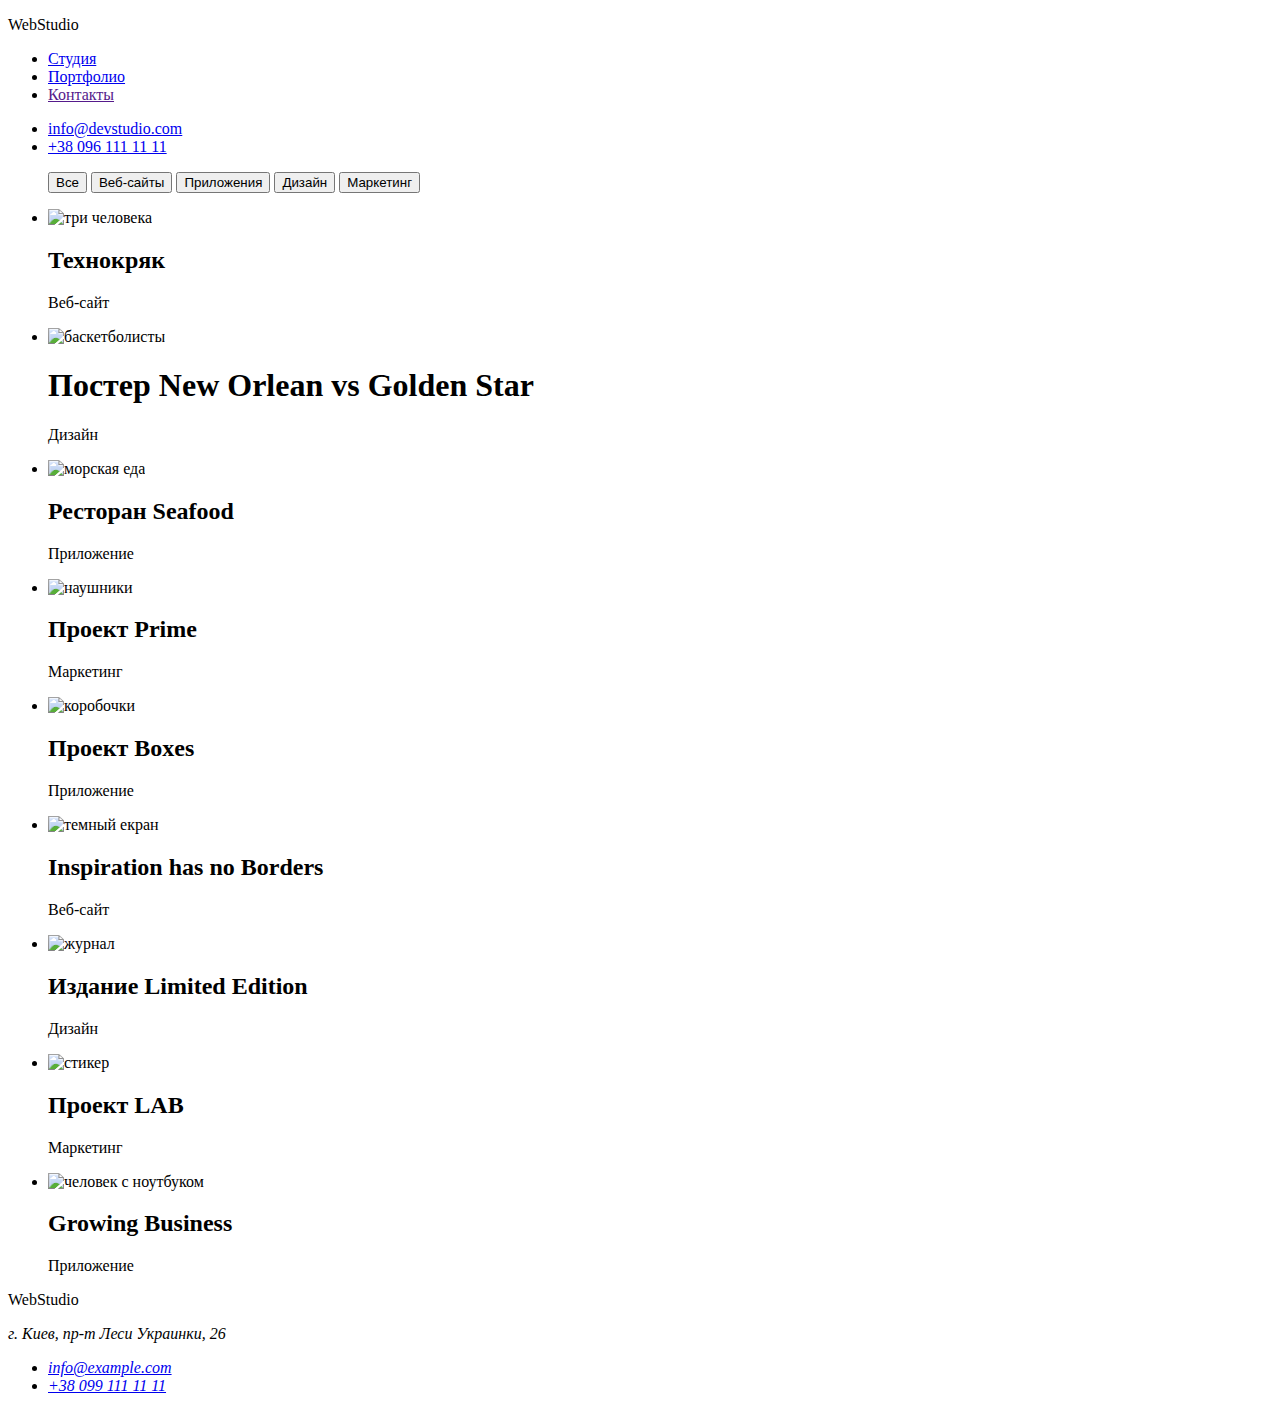
==== portfolio.html @ 2512ddec "hw04" ====
<!DOCTYPE html>
<html lang="en">
<head>
    <meta charset="UTF-8">
    <meta http-equiv="X-UA-Compatible" content="IE=edge">
    <meta name="viewport" content="width=
    , initial-scale=1.0">
    <title>Document</title>

<link href="https://fonts.googleapis.com/css2?family=Raleway:wght@700&family=Roboto:wght@400;500;700;900&display=swap" rel="stylesheet">
    <link rel="stylesheet" href="./css/porf.styles.css">
    <link rel="stylesheet" href="/index.html">
</head>


<body class="body">
  
    <header class="header">
      <div class="header-container"> 
       
        <p class="header-logo"> Web<span class="logo-part-two">Studio</span> </p>
 
        <ul class="navigation">
            <li><a href="./index.html" class="link-studio">Студия</a> </li>
            <li><a href="/portfolio.html" class="link-portfolio">Портфолио</a> </li>
            <li><a href="" class="link-contact">Контакты</a> </li>
        </ul>
 
        <ul class="nav-contacts">
            <li>
                <a class="contacts-mail" href=" mailto:info@devstudio.com">info@devstudio.com</a> 
            </li>
            <li>
                <a class="contacts-tel" href="tel:+380961111111">+38 096 111 11 11</a> 
            </li>
                 
      </ul>
     
 
     </header>    
     </div>
     
<main>
   
<section class="main"> 
  <div class="container-button" > 
    <ul class="button">
        
        <button class="button-main" >
        <a><span class="all"> Все </span> </a> </button>
        <button class="button-box"><a > <span   class="web-page">Веб-сайты</span > </a> </button>
        <button class="button-box"> <a > <span   class="apps">Приложения</span > </a> </button>
        <button class="button-box" ><a > <span   class="design">Дизайн</span > </a> </button> 
        <button class="button-box"><a > <span   class="marketing">Маркетинг</span > </a> </button> 
        
    </ul>

    <ul class="container-item">
            <li class="box">
                <img src="img.portfolio/img.jpg" alt="три человека">
                <div class="text-in-box">
                <h2 class="text">Технокряк</h1>
                <p class="paragraph">Веб-сайт</p>
                </div>
            </li>
            <li class="box">
                <img src="img.portfolio/imgone.jpg" alt="баскетболисты">
                <div class="text-in-box">
                <h1 class="text">Постер New Orlean vs Golden Star</h1>
                <p class="paragraph">Дизайн</p>
                </div>
            </li>
            <li class="box">
                <img src="img.portfolio/imgtwo.jpg" alt="морская еда">
                <div class="text-in-box">
                <h2 class="text">Ресторан Seafood</h1>
                <p class="paragraph">Приложение</p>
                </div>
            </li>
            <li class="box">
                <img src="img.portfolio/imgthree.jpg" alt="наушники">
                <div class="text-in-box">
                <h2 class="text">Проект Prime</h1>
                <p class="paragraph">Маркетинг</p>
                </div>
            </li>
            <li class="box">
                <img src="img.portfolio/imgfour.jpg" alt="коробочки">
                <div class="text-in-box">
                <h2 class="text">Проект Boxes</h1>
                <p class="paragraph">Приложение</p>
                </div>
            </li>
            <li class="box">
                <img src="img.portfolio/imgfive.jpg" alt="темный екран">
                <div class="text-in-box">
                <h2 class="text">Inspiration has no Borders</h1>
                <p class="paragraph">Веб-сайт</p>
                </div>
            </li>
            <li class="box"> 
                <img src="img.portfolio/imgsix.jpg" alt="журнал">
                <div class="text-in-box">
                <h2 class="text">Издание Limited Edition</h1>
                <p class="paragraph">Дизайн</p>
                </div>
            </li>
            <li class="box">
                <img src="img.portfolio/imgseven.jpg" alt="стикер">
                <div class="text-in-box">
                <h2 class="text">Проект LAB</h1>
                <p class="paragraph">Маркетинг</p>
                </div>
            </li>
            <li class="box">
                <img src="img.portfolio/imgeight.jpg" alt="человек с ноутбуком">
                <div class="text-in-box">
                <h2 class="text">Growing Business</h1>
                <p class="paragraph">Приложение</p>
                </div>
            </li>
    </ul>
</section>
</div>
</main>
<footer class="footer-bg">
   <div class="container">
         <p class="footer-logo">Web<span class="footer-logo-studio" >Studio</span> </p>
   
   <address class="adress"> 
       <p class="street" >г. Киев, пр-т Леси Украинки, 26 </p> 

    <ul class="contacts">
           <li class="footer-item">
               <a class="footer-email" href="mailto:info@example.com">info@example.com</a></li>
           <li class="footer-item">   
               <a class="footer-tel"  href="tel:+380991111111">+38 099 111 11 11</a></li>
           
       </ul>
</address>
</div>
</footer>
</body>
</html>
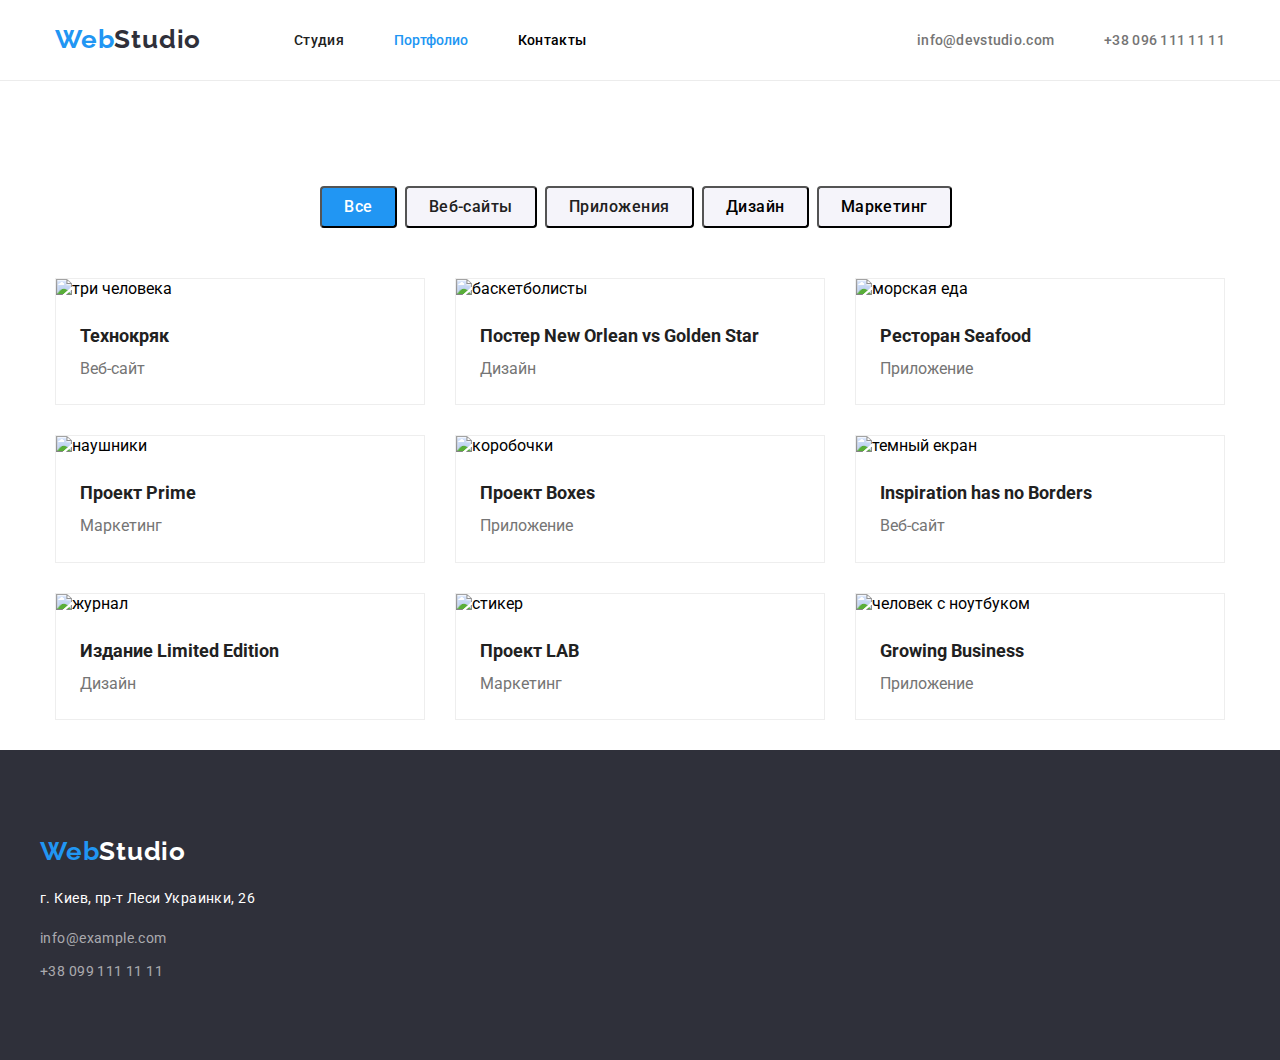
==== commit 2a0080e2: "corrected" ====
--- a/portfolio.html
+++ b/portfolio.html
@@ -8,7 +8,7 @@
     <title>Document</title>
 
 <link href="https://fonts.googleapis.com/css2?family=Raleway:wght@700&family=Roboto:wght@400;500;700;900&display=swap" rel="stylesheet">
-    <link rel="stylesheet" href="./css/porf.styles.css">
+    <link rel="stylesheet" href="./css/portf.styles.css">
     <link rel="stylesheet" href="/index.html">
 </head>
 
--- a/css/portf.styles.css
+++ b/css/portf.styles.css
@@ -0,0 +1,438 @@
+:root {
+ 
+    --primery-text-color: #757575;
+    --titel-text-color: #212121;
+    --accent-color: #2196F3;
+    --primary-white-color: #fff;
+    --background-color: #2F303A;
+
+}
+
+ 
+ ul{
+list-style: none;
+ }
+ a{
+    text-decoration: none;
+}
+
+.body{
+font-family: Roboto, sans-serif;
+margin: 0;
+    
+}
+.header{
+display: flex;
+background-color: #ffffff;
+font-family: Roboto;
+border-bottom: 1px solid #ECECEC;
+}
+.header-container{
+
+    display: flex;
+    align-items: center;
+    padding-left: 15px;
+    padding-right: 15px;
+    margin-left: auto;
+    margin-right: auto;  
+   
+}
+
+.container{
+width: 1200px;
+padding: 0px 15px;
+margin: 0 auto;
+      
+}
+
+
+.header-logo{
+    color: var(--accent-color);
+   
+    font-family: Raleway;
+    font-style: normal;
+    font-weight: 700;
+    font-size: 26px;
+    line-height: 1.19;  
+    letter-spacing: 0.03em;
+    padding-top: 24px;
+    padding-bottom: 25px;
+    margin: 0;
+
+}
+.logo-part-two{
+    color: #2F303A;
+    font-family: Raleway;
+    font-style: normal;
+    font-weight: 700;
+    font-size: 26px;
+    line-height: 1.19;  
+    letter-spacing: 0.03em;
+}
+.navigation{
+    display: flex;
+    margin-left: 93px;
+    padding-left: 0;
+}
+
+.nav-contacts{
+    display: flex;
+    margin-left: 331px;
+    padding: 0;
+   
+}
+.link-studio{
+   color: var(--titel-text-color);
+   font-family: Roboto;
+   font-style: normal;
+   font-weight: 500;
+   font-size: 14px;
+   line-height: 1.14;
+   letter-spacing: 0.02em;
+
+   margin-right: 50px;
+   
+}
+.link-studio:hover,
+.link-studio:focus{
+color: var(--accent-color);
+}
+.link-portfolio{
+   color: var(--accent-color);
+   font-family: Roboto;
+   font-weight: 500;
+   font-size: 14px;
+   line-height: 1.14;
+  
+   margin-right: 50px;
+}
+
+.link-portfolio:hover,
+.link-portfolio:focus
+{
+   color: var(--accent-color);
+}
+
+.link-contact{
+   color: var(--titel-text-color)
+   font-family: Roboto;
+   font-style: normal;
+   font-weight: 500;
+   font-size: 14px;
+   line-height: 1.14;
+   letter-spacing: 0.02em;
+  
+}
+
+
+.link-contact:hover,
+.link-contact:focus{
+   color: var(--accent-color);
+}
+.nav-contacts{
+
+display: flex;
+margin-left: 331px;
+padding: 0;
+}
+
+.contacts-mail{
+   color: var(--primery-text-color);
+  
+   font-family: Roboto;
+   font-style: normal;
+   font-weight: 500;
+   font-size: 14px;
+   line-height: 1.14;
+   letter-spacing: 0.02em;
+
+   
+padding-right: 50px;
+   
+}
+.contacts-mail:hover,
+.contacts-mail:focus {
+color:var(--accent-color);
+font-family: Roboto;
+font-style: 400;
+font-weight: 500;
+font-size: 14px;
+line-height: 1.14;
+letter-spacing: 0.02em;
+}
+.contacts-tel{
+   color: var(--primery-text-color);
+   font-family: Roboto;
+   font-style: normal;
+   font-weight: 500;
+   font-size: 14px;
+   line-height: 1.14;
+   letter-spacing: 0.02em;
+
+   
+}
+.contacts-tel:hover,
+.contacts-tel:focus{
+   color:var(--accent-color);
+font-family: Roboto;
+font-style: normal;
+font-weight: 500;
+font-size: 14px;
+line-height: 16px;
+letter-spacing: 0.02em;
+}
+
+
+
+
+.main{
+align-items: center;
+padding-top: 89px;
+margin-right: auto;
+}
+
+.container-button{
+width: 1200px;
+padding-bottom: 50px;
+align-items: center;
+margin: auto;
+padding: 0 15px;
+box-sizing: border-box;
+}
+
+
+.button{
+display: flex;
+justify-content: center;
+padding: 0px;
+margin-bottom: 50px;
+
+}
+
+.button-main{
+background: #2196F3;
+border-radius: 4px;   
+padding: 6px 22px;
+margin-right: 8px;
+  
+}
+
+.all:hover,
+.all:focus{
+    color: #F5F4FA;
+    background: #2196F3;
+}
+.all{
+    
+color: var(--primary-white-color);
+background-color: #2196F3;
+font-family: Roboto;
+    
+font-weight: 500;
+font-size: 16px;
+line-height: 1.63;
+text-align: center;
+letter-spacing: 0.03em;
+}
+.button-box{
+background: #F5F4FA;
+border-radius: 4px;
+padding: 6px 22px;
+margin-right: 8px;
+
+}
+.web-page:hover,
+.web-page:focus{
+    color: #F5F4FA;
+    background: #2196F3;
+    
+  
+}
+.web-page{
+font-family: Roboto;
+font-style: normal;
+font-weight: 500;
+font-size: 16px;
+line-height: 1.63;
+text-align: center;
+letter-spacing: 0.03em;
+color: #212121;
+
+}
+
+.apps:hover,
+.apps:focus{
+    color: #F5F4FA;
+    background: #2196F3;
+}
+.apps{
+
+font-family: Roboto;
+font-style: normal;
+font-weight: 500;
+font-size: 16px;
+line-height: 1.63;
+text-align: center;
+letter-spacing: 0.03em;
+color: #212121;
+}
+
+.design:hover,
+.design:focus{
+    color: #F5F4FA;
+    background: #2196F3;
+}
+.design{
+font-family: Roboto;
+font-style: normal;
+font-weight: 500;
+font-size: 16px;
+line-height: 1.63;
+text-align: center;
+letter-spacing: 0.03em;
+    
+}
+
+.marketing:hover,
+.marketing:focus{
+    color: #F5F4FA;
+    background: #2196F3;
+}
+.marketing{
+font-family: Roboto;
+font-style: normal;
+font-weight: 500;
+font-size: 16px;
+line-height: 1.63;
+text-align: center;
+letter-spacing: 0.03em;
+      
+}
+
+
+.container-item{
+display: flex;
+flex-wrap: wrap;
+justify-content: center;
+margin: 0px;
+padding: 0px;
+
+}
+.box{
+background: #FFFFFF;
+border: 1px solid #EEEEEE;
+box-sizing: border-box;
+        
+margin-right: 30px;
+margin-bottom: 30px; 
+width: 370px; 
+}
+
+.box:nth-child(3n){
+margin-right: 0;
+}
+.text-in-box{
+padding-left: 24px;
+padding-top: 20px;
+padding-right: 24px;
+padding-bottom: 20px;
+
+}
+
+.text{
+color: var(--titel-text-color);
+font-family: Roboto;
+font-style: normal;
+font-weight: 700;
+font-size: 18px;
+line-height: 2;
+margin: 0;
+
+}
+.paragraph{
+color: var(--primery-text-color);
+font-family: Roboto;
+font-style: normal;
+font-weight: 400;
+font-size: 16px;
+line-height: 1.9;
+margin: 0;
+
+}
+
+
+.footer-bg{
+background-color: var( --background-color);
+padding-top: 60px;
+padding-bottom: 60px;  
+    
+}
+    
+.footer-logo{
+color: var(--accent-color);
+    
+font-family: Raleway;
+font-style: normal;
+font-weight: 700;
+font-size: 26px;
+line-height: 1.19;  
+letter-spacing: 0.03em;
+
+margin-bottom: 20px;
+}
+    
+.footer-logo-studio{
+        color: var(--primary-white-color);
+    
+        font-family: Raleway;
+        font-style: normal;
+        font-weight: 700;
+        font-size: 26px;
+        line-height: 1.19;
+        letter-spacing: 0.03em;
+    
+}
+    
+.adress{
+display: block;      
+}
+
+.street{
+color: var(--primary-white-color);
+font-family: Roboto;
+font-style: normal;
+font-weight: 400;
+font-size: 14px;
+line-height: 1.71;
+letter-spacing: 0.03em;
+margin-bottom: 9px;       
+}
+
+.footer-item{
+margin-bottom: 9px;
+}
+
+.contacts{
+padding: 0;
+}
+
+.footer-email{     
+color: rgba(255, 255, 255, 0.6);   
+font-family: Roboto;
+font-style: normal;
+font-weight: 400;
+font-size: 14px;
+line-height: 1.71;
+letter-spacing: 0.03em;
+padding-bottom: 9px;
+}
+    
+.footer-tel{
+color: rgba(255, 255, 255, 0.6);
+font-family: Roboto;
+font-style: normal;
+font-weight: 400;
+font-size: 14px;
+line-height: 1.71;
+letter-spacing: 0.03em;    
+}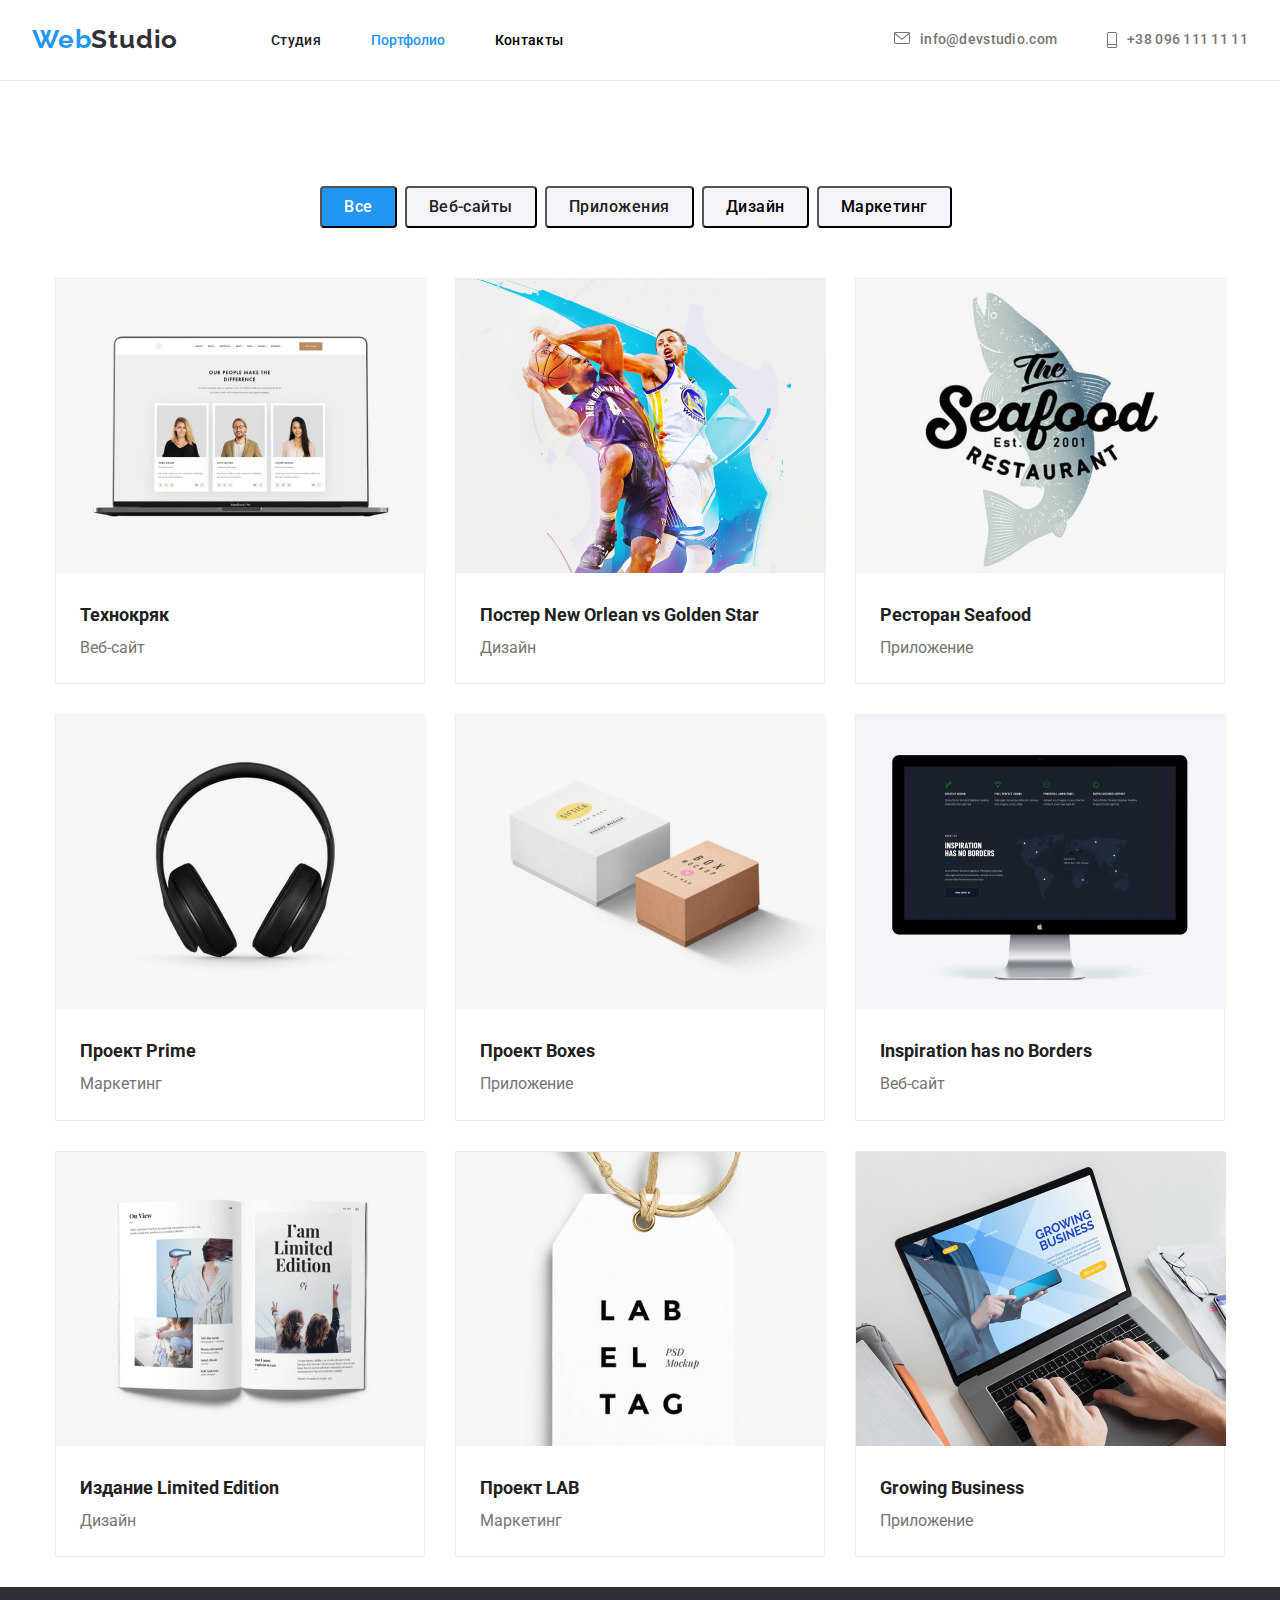
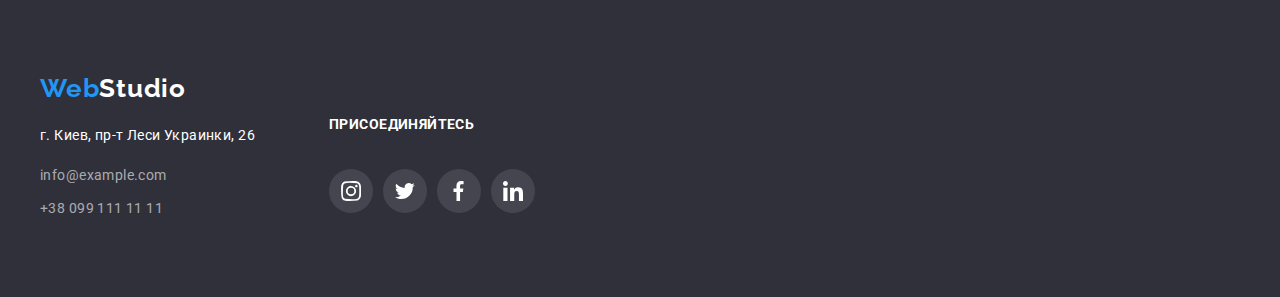
==== commit f2326fe7: "hw4 portfolio" ====
--- a/portfolio.html
+++ b/portfolio.html
@@ -27,12 +27,25 @@
         </ul>
  
         <ul class="nav-contacts">
-            <li>
-                <a class="contacts-mail" href=" mailto:info@devstudio.com">info@devstudio.com</a> 
-            </li>
-            <li>
+            <li class="nav-icon">
+               <svg class="letter">
+                   <use href="./img/symbol-hover.svg#icon-letter-hover">
+
+                   </use>
+               </svg>
+                <a class="contacts-mail" href=" mailto:info@devstudio.com">info@devstudio.com
+                 
+                </a> 
+            </li>
+            <li class="nav-icon">
+                <svg class="phone">
+                    <use href="./img/symbol-hover.svg#icon-phone-hover">
+
+                    </use>
+                </svg>
                 <a class="contacts-tel" href="tel:+380961111111">+38 096 111 11 11</a> 
-            </li>
+            </li>  
+      </ul>
                  
       </ul>
      
@@ -124,21 +137,65 @@
 </div>
 </main>
 <footer class="footer-bg">
-   <div class="container">
-         <p class="footer-logo">Web<span class="footer-logo-studio" >Studio</span> </p>
-   
-   <address class="adress"> 
-       <p class="street" >г. Киев, пр-т Леси Украинки, 26 </p> 
-
-    <ul class="contacts">
-           <li class="footer-item">
-               <a class="footer-email" href="mailto:info@example.com">info@example.com</a></li>
-           <li class="footer-item">   
-               <a class="footer-tel"  href="tel:+380991111111">+38 099 111 11 11</a></li>
-           
-       </ul>
-</address>
-</div>
+    <div class="container foot"> 
+        <div class="footer">
+    <p class="footer-logo">Web<span class="footer-logo-studio" >Studio</span> </p>
+ 
+    <address class="adress">   
+    <p class="street">г. Киев, пр-т Леси Украинки, 26 </p> 
+
+     <ul class="contacts">
+         <li class="footer-item" >
+            <a class="footer-email" href="mailto:info@example.com">info@example.com</a></li>
+         <li class="footer-item">   
+             <a class="footer-tel"  href="tel:+380991111111">+38 099 111 11 11</a></li>
+
+    </ul>
+    </address>
+</div> 
+    <div class=" container footer-box">
+        <h2 class="join"> ПРИСОЕДИНЯЙТЕСЬ </h2>
+        <ul class="footer-socialmedia">
+            <li class="social-item-footer" >
+                <a  class="" href="">
+                    <svg class="footer-icon instagram" >
+                        <use href="./img/symbol.svg#icon-instagram">
+
+                        </use>
+                    </svg>                      
+                </a>
+            </li>
+            <li class="social-item-footer" > 
+                <a class="" href="">
+                    <svg class="footer-icon twitter" >
+                        <use href="./img/symbol.svg#icon-twitter">
+
+                        </use>
+                    </svg> 
+                </a> 
+            </li>
+            <li class="social-item-footer"> 
+                <a class="footer-fb" href="">
+                    <svg class="footer-icon facebook" >
+                        <use href="./img/symbol.svg#icon-facebook">
+
+                        </use>
+                    </svg> 
+                </a>
+            </li>
+            <li class="social-item-footer">
+                <a class="" href="">
+                    <svg class="footer-icon linkedin" >
+                        <use href="./img/symbol.svg#icon-linkedin">
+
+                        </use>
+                    </svg> 
+                </a>
+            </li>
+        </ul>
+    </div>
+    </div>
 </footer>
+
 </body>
 </html>--- a/css/portf.styles.css
+++ b/css/portf.styles.css
@@ -135,7 +135,9 @@
 margin-left: 331px;
 padding: 0;
 }
-
+.nav-icon:hover{
+    color:var(--accent-color);
+   }
 .contacts-mail{
    color: var(--primery-text-color);
   
@@ -150,6 +152,21 @@
 padding-right: 50px;
    
 }
+.nav-icon{
+    display: flex;
+   }
+   
+   .letter{
+   width: 16px;
+   height: 12px;
+   padding: 0;
+   margin-right: 10px;
+   fill: #757575;
+   cursor: pointer;
+    }
+   .letter:hover{
+   fill: #2196F3;
+    }
 .contacts-mail:hover,
 .contacts-mail:focus {
 color:var(--accent-color);
@@ -168,9 +185,8 @@
    font-size: 14px;
    line-height: 1.14;
    letter-spacing: 0.02em;
-
-   
-}
+}
+
 .contacts-tel:hover,
 .contacts-tel:focus{
    color:var(--accent-color);
@@ -182,7 +198,17 @@
 letter-spacing: 0.02em;
 }
 
-
+.phone{
+width: 10px;
+height: 16px;
+padding: 0;
+margin-right: 10px;
+fill: #757575;
+cursor: pointer;
+}
+.phone:hover{
+fill: #2196F3;
+}
 
 
 .main{
@@ -367,7 +393,13 @@
 padding-bottom: 60px;  
     
 }
-    
+
+.footer{
+    display: inline-block;
+    margin-right: 70px;
+    align-items: center;
+    }
+
 .footer-logo{
 color: var(--accent-color);
     
@@ -380,6 +412,7 @@
 
 margin-bottom: 20px;
 }
+
     
 .footer-logo-studio{
         color: var(--primary-white-color);
@@ -415,7 +448,9 @@
 .contacts{
 padding: 0;
 }
-
+.footer-item{
+   margin-bottom: 9px;
+}
 .footer-email{     
 color: rgba(255, 255, 255, 0.6);   
 font-family: Roboto;
@@ -435,4 +470,103 @@
 font-size: 14px;
 line-height: 1.71;
 letter-spacing: 0.03em;    
-}+}
+ 
+.footer-socialmedia{
+    display: flex;
+    padding: 0;
+    align-items: center;
+    }
+    
+    .join{
+    color: var(--primary-white-color);
+    font-size: 14px;
+    line-height: 1.14;
+    letter-spacing: 0.03em;
+    margin: 0;
+    }
+    .footer-box{
+    display: inline-block;
+    width: 206px;
+    padding: 0px;
+    
+    }
+    .footer-icon{
+    fill: #fff;
+           
+    }
+    .footer-icon:hover,
+    .footer-icon:focus{
+        background-color: #2196F3;
+    }
+    
+    .footer-fb{
+    display: inline-block;
+    width: 44px;
+    height: 44px;
+    
+    }
+    .social-item-footer{
+    display: inline-block;
+    width: 44px;
+    height: 44px;
+    border-radius: 50%;
+    background-color: rgb(252, 251, 251, 10%);
+    margin-top: 20px;
+    margin-right: 10px;
+    }
+    .social-item-footer:hover{
+        background-color: #2196F3;
+        fill:#fff  
+     }
+     .instagram{
+        margin: 12px; 
+        width: 20px;
+        height: 20px;
+        fill: #fff;
+        
+        }
+        
+        .twitter{
+        margin: 12px; 
+        width: 20px;
+        height: 20px;
+        fill: #fff;
+        }
+      
+        .facebook{
+        margin: 12px; 
+        width: 20px;
+        height: 20px;
+        fill: #fff;
+        }
+       
+        .linkedin{
+        margin: 12px; 
+        width: 20px;
+        height: 20px;
+        fill: #fff;
+        }
+      
+    
+        .logo-box{
+            display: inline-flex;
+            align-items: center;
+            width: 170px;
+            height: 90px; 
+            border: 1px solid #AFB1B8;
+            box-sizing: border-box;
+            border-radius: 4px;
+            color: #AFB1B8;
+            background-color: #fff; 
+            margin-right: 30px;
+            
+            }
+            .logo-box:hover,
+.logo-box:focus{
+ border: 1px solid #2196F3;
+cursor: pointer;
+}
+.logo-box:last-child{
+margin-right: 0px;
+}
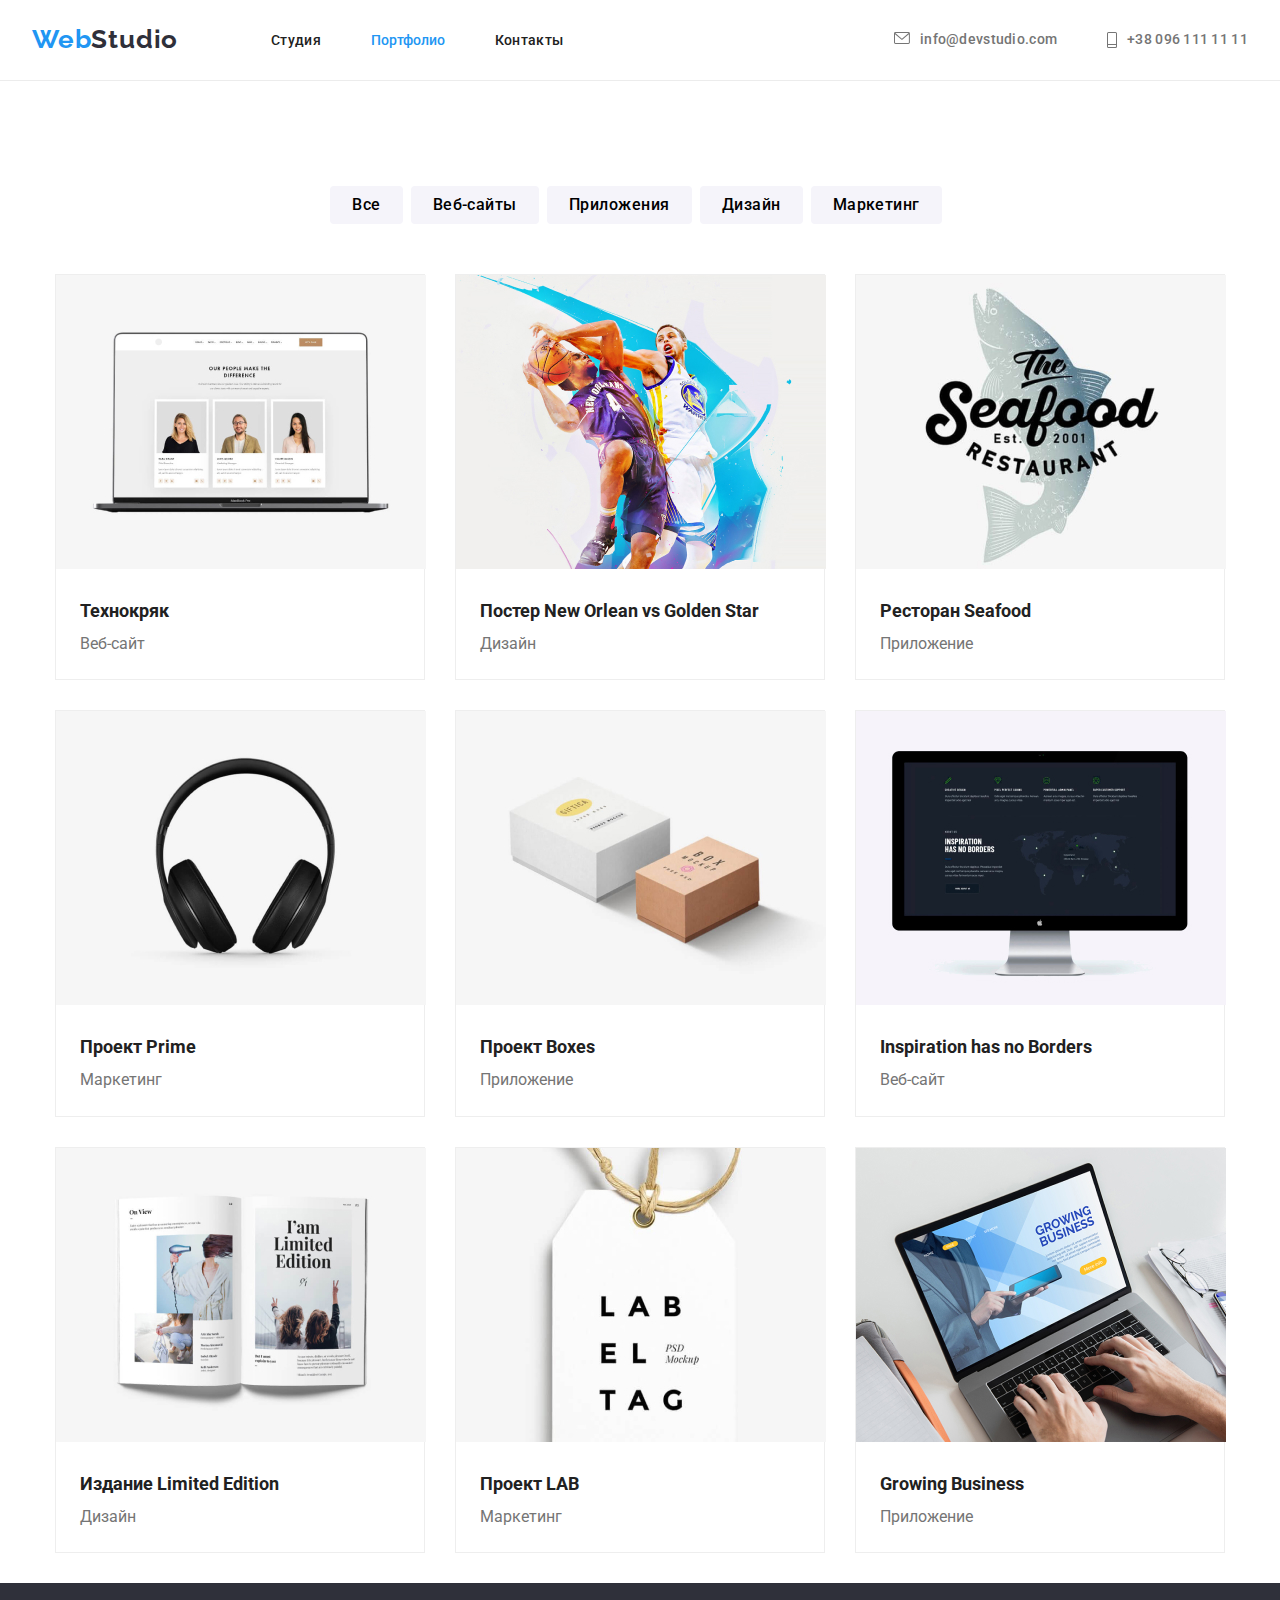
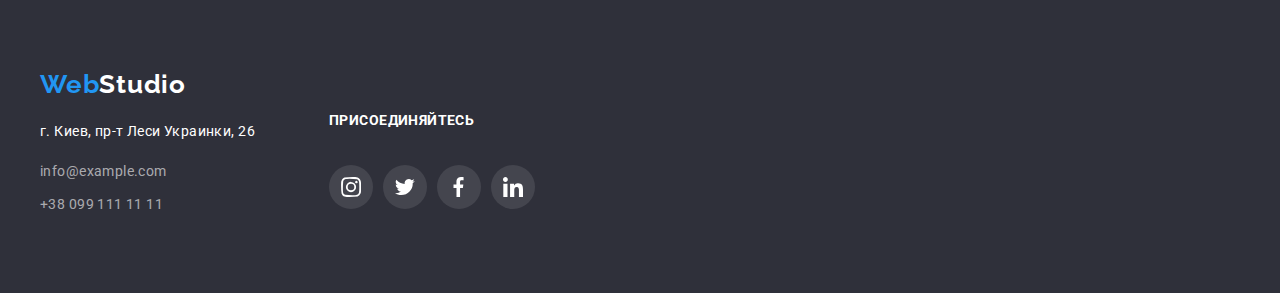
==== commit 0cfc0df3: "hover" ====
--- a/portfolio.html
+++ b/portfolio.html
@@ -59,7 +59,7 @@
   <div class="container-button" > 
     <ul class="button">
         
-        <button class="button-main" >
+        <button class="button-box" >
         <a><span class="all"> Все </span> </a> </button>
         <button class="button-box"><a > <span   class="web-page">Веб-сайты</span > </a> </button>
         <button class="button-box"> <a > <span   class="apps">Приложения</span > </a> </button>
@@ -157,7 +157,7 @@
         <h2 class="join"> ПРИСОЕДИНЯЙТЕСЬ </h2>
         <ul class="footer-socialmedia">
             <li class="social-item-footer" >
-                <a  class="" href="">
+                <a  class="footer-fb" href="">
                     <svg class="footer-icon instagram" >
                         <use href="./img/symbol.svg#icon-instagram">
 
@@ -166,7 +166,7 @@
                 </a>
             </li>
             <li class="social-item-footer" > 
-                <a class="" href="">
+                <a class="footer-fb" href="">
                     <svg class="footer-icon twitter" >
                         <use href="./img/symbol.svg#icon-twitter">
 
@@ -184,7 +184,7 @@
                 </a>
             </li>
             <li class="social-item-footer">
-                <a class="" href="">
+                <a class="footer-fb" href="">
                     <svg class="footer-icon linkedin" >
                         <use href="./img/symbol.svg#icon-linkedin">
 
--- a/css/portf.styles.css
+++ b/css/portf.styles.css
@@ -1,172 +1,168 @@
 :root {
  
-    --primery-text-color: #757575;
-    --titel-text-color: #212121;
-    --accent-color: #2196F3;
-    --primary-white-color: #fff;
-    --background-color: #2F303A;
+--primery-text-color: #757575;
+--titel-text-color: #212121;
+--accent-color: #2196F3;
+--primary-white-color: #fff;
+--background-color: #2F303A;
 
 }
 
  
- ul{
+ul{
 list-style: none;
- }
- a{
-    text-decoration: none;
+}
+a{
+text-decoration: none;
 }
 
 .body{
 font-family: Roboto, sans-serif;
-margin: 0;
-    
-}
+margin: 0;   
+}
+
 .header{
 display: flex;
 background-color: #ffffff;
 font-family: Roboto;
 border-bottom: 1px solid #ECECEC;
 }
+
 .header-container{
-
-    display: flex;
-    align-items: center;
-    padding-left: 15px;
-    padding-right: 15px;
-    margin-left: auto;
-    margin-right: auto;  
-   
+display: flex;
+align-items: center;
+padding-left: 15px;
+padding-right: 15px;
+margin-left: auto;
+margin-right: auto;    
 }
 
 .container{
 width: 1200px;
 padding: 0px 15px;
-margin: 0 auto;
-      
-}
-
+margin: 0 auto;      
+}
 
 .header-logo{
-    color: var(--accent-color);
-   
-    font-family: Raleway;
-    font-style: normal;
-    font-weight: 700;
-    font-size: 26px;
-    line-height: 1.19;  
-    letter-spacing: 0.03em;
-    padding-top: 24px;
-    padding-bottom: 25px;
-    margin: 0;
-
-}
+color: var(--accent-color);
+font-family: Raleway;
+font-style: normal;
+font-weight: 700;
+font-size: 26px;
+line-height: 1.19;  
+letter-spacing: 0.03em;
+padding-top: 24px;
+padding-bottom: 25px;
+margin: 0;
+}
+
 .logo-part-two{
-    color: #2F303A;
-    font-family: Raleway;
-    font-style: normal;
-    font-weight: 700;
-    font-size: 26px;
-    line-height: 1.19;  
-    letter-spacing: 0.03em;
-}
+color: #2F303A;
+font-family: Raleway;
+font-style: normal;
+font-weight: 700;
+font-size: 26px;
+line-height: 1.19;  
+letter-spacing: 0.03em;
+}
+
 .navigation{
-    display: flex;
-    margin-left: 93px;
-    padding-left: 0;
+display: flex;
+margin-left: 93px;
+padding-left: 0;
 }
 
 .nav-contacts{
-    display: flex;
-    margin-left: 331px;
-    padding: 0;
-   
-}
+display: flex;
+margin-left: 331px;
+padding: 0; 
+}
+
 .link-studio{
-   color: var(--titel-text-color);
-   font-family: Roboto;
-   font-style: normal;
-   font-weight: 500;
-   font-size: 14px;
-   line-height: 1.14;
-   letter-spacing: 0.02em;
-
-   margin-right: 50px;
-   
-}
+color: var(--titel-text-color);
+font-family: Roboto;
+font-style: normal;
+font-weight: 500;
+font-size: 14px;
+line-height: 1.14;
+letter-spacing: 0.02em;
+margin-right: 50px;  
+}
+
 .link-studio:hover,
 .link-studio:focus{
 color: var(--accent-color);
 }
+
 .link-portfolio{
-   color: var(--accent-color);
-   font-family: Roboto;
-   font-weight: 500;
-   font-size: 14px;
-   line-height: 1.14;
-  
-   margin-right: 50px;
+color: var(--accent-color);
+font-family: Roboto;
+font-weight: 500;
+font-size: 14px;
+line-height: 1.14; 
+margin-right: 50px;
 }
 
 .link-portfolio:hover,
-.link-portfolio:focus
-{
-   color: var(--accent-color);
+.link-portfolio:focus{
+color: var(--accent-color);
 }
 
 .link-contact{
-   color: var(--titel-text-color)
-   font-family: Roboto;
-   font-style: normal;
-   font-weight: 500;
-   font-size: 14px;
-   line-height: 1.14;
-   letter-spacing: 0.02em;
-  
-}
-
+color: var(--titel-text-color);
+font-family: Roboto;
+font-style: normal;
+font-weight: 500;
+font-size: 14px;
+line-height: 1.14;
+letter-spacing: 0.02em;
+}
 
 .link-contact:hover,
 .link-contact:focus{
-   color: var(--accent-color);
-}
+color: var(--accent-color);
+}
+
 .nav-contacts{
-
 display: flex;
 margin-left: 331px;
 padding: 0;
 }
-.nav-icon:hover{
-    color:var(--accent-color);
-   }
+
+.nav-icon:hover,
+.nav-icon:focus{
+color:var(--accent-color);
+}
+
 .contacts-mail{
-   color: var(--primery-text-color);
-  
-   font-family: Roboto;
-   font-style: normal;
-   font-weight: 500;
-   font-size: 14px;
-   line-height: 1.14;
-   letter-spacing: 0.02em;
-
+color: var(--primery-text-color);
+font-family: Roboto;
+font-style: normal;
+font-weight: 500;
+font-size: 14px;
+line-height: 1.14;
+letter-spacing: 0.02em;
+padding-right: 50px;
+}
+
+.nav-icon{
+display: flex;
+}
    
-padding-right: 50px;
-   
-}
-.nav-icon{
-    display: flex;
-   }
-   
-   .letter{
-   width: 16px;
-   height: 12px;
-   padding: 0;
-   margin-right: 10px;
-   fill: #757575;
-   cursor: pointer;
-    }
-   .letter:hover{
-   fill: #2196F3;
-    }
+.letter{
+width: 16px;
+height: 12px;
+padding: 0;
+margin-right: 10px;
+fill: #757575;
+cursor: pointer;
+}
+
+.letter:hover,
+.letter:focus{
+fill: #2196F3;
+}
+
 .contacts-mail:hover,
 .contacts-mail:focus {
 color:var(--accent-color);
@@ -177,19 +173,20 @@
 line-height: 1.14;
 letter-spacing: 0.02em;
 }
+
 .contacts-tel{
-   color: var(--primery-text-color);
-   font-family: Roboto;
-   font-style: normal;
-   font-weight: 500;
-   font-size: 14px;
-   line-height: 1.14;
-   letter-spacing: 0.02em;
+color: var(--primery-text-color);
+font-family: Roboto;
+font-style: normal;
+font-weight: 500;
+font-size: 14px;
+line-height: 1.14;
+letter-spacing: 0.02em;
 }
 
 .contacts-tel:hover,
 .contacts-tel:focus{
-   color:var(--accent-color);
+color:var(--accent-color);
 font-family: Roboto;
 font-style: normal;
 font-weight: 500;
@@ -206,7 +203,9 @@
 fill: #757575;
 cursor: pointer;
 }
-.phone:hover{
+
+.phone:hover,
+.phone:focus{
 fill: #2196F3;
 }
 
@@ -226,115 +225,35 @@
 box-sizing: border-box;
 }
 
-
 .button{
 display: flex;
 justify-content: center;
 padding: 0px;
 margin-bottom: 50px;
-
-}
-
-.button-main{
-background: #2196F3;
-border-radius: 4px;   
-padding: 6px 22px;
-margin-right: 8px;
-  
-}
-
-.all:hover,
-.all:focus{
-    color: #F5F4FA;
-    background: #2196F3;
-}
-.all{
-    
-color: var(--primary-white-color);
-background-color: #2196F3;
-font-family: Roboto;
-    
+}
+.button-box{
+    font-family: Roboto;   
 font-weight: 500;
 font-size: 16px;
 line-height: 1.63;
 text-align: center;
 letter-spacing: 0.03em;
 }
+.button-box:hover,
+.button-box:focus{
+color: #F5F4FA;
+background: #2196F3;
+cursor: pointer;
+}
+
+
 .button-box{
 background: #F5F4FA;
 border-radius: 4px;
 padding: 6px 22px;
 margin-right: 8px;
-
-}
-.web-page:hover,
-.web-page:focus{
-    color: #F5F4FA;
-    background: #2196F3;
-    
-  
-}
-.web-page{
-font-family: Roboto;
-font-style: normal;
-font-weight: 500;
-font-size: 16px;
-line-height: 1.63;
-text-align: center;
-letter-spacing: 0.03em;
-color: #212121;
-
-}
-
-.apps:hover,
-.apps:focus{
-    color: #F5F4FA;
-    background: #2196F3;
-}
-.apps{
-
-font-family: Roboto;
-font-style: normal;
-font-weight: 500;
-font-size: 16px;
-line-height: 1.63;
-text-align: center;
-letter-spacing: 0.03em;
-color: #212121;
-}
-
-.design:hover,
-.design:focus{
-    color: #F5F4FA;
-    background: #2196F3;
-}
-.design{
-font-family: Roboto;
-font-style: normal;
-font-weight: 500;
-font-size: 16px;
-line-height: 1.63;
-text-align: center;
-letter-spacing: 0.03em;
-    
-}
-
-.marketing:hover,
-.marketing:focus{
-    color: #F5F4FA;
-    background: #2196F3;
-}
-.marketing{
-font-family: Roboto;
-font-style: normal;
-font-weight: 500;
-font-size: 16px;
-line-height: 1.63;
-text-align: center;
-letter-spacing: 0.03em;
-      
-}
-
+border: none;
+}
 
 .container-item{
 display: flex;
@@ -342,27 +261,32 @@
 justify-content: center;
 margin: 0px;
 padding: 0px;
-
-}
+}
+
 .box{
 background: #FFFFFF;
 border: 1px solid #EEEEEE;
-box-sizing: border-box;
-        
+box-sizing: border-box;     
 margin-right: 30px;
 margin-bottom: 30px; 
 width: 370px; 
 }
+.box:hover,
+.box:focus{
+box-shadow: 0px 1px 1px rgba(0, 0, 0, 0.12),
+0px 4px 4px rgba(0, 0, 0, 0.06),
+1px 4px 6px rgba(0, 0, 0, 0.16);
+}
 
 .box:nth-child(3n){
 margin-right: 0;
 }
+
 .text-in-box{
 padding-left: 24px;
 padding-top: 20px;
 padding-right: 24px;
 padding-bottom: 20px;
-
 }
 
 .text{
@@ -373,8 +297,8 @@
 font-size: 18px;
 line-height: 2;
 margin: 0;
-
-}
+}
+
 .paragraph{
 color: var(--primery-text-color);
 font-family: Roboto;
@@ -383,47 +307,39 @@
 font-size: 16px;
 line-height: 1.9;
 margin: 0;
-
-}
-
+}
 
 .footer-bg{
 background-color: var( --background-color);
 padding-top: 60px;
-padding-bottom: 60px;  
-    
+padding-bottom: 60px;    
 }
 
 .footer{
-    display: inline-block;
-    margin-right: 70px;
-    align-items: center;
-    }
+display: inline-block;
+margin-right: 70px;
+align-items: center;
+}
 
 .footer-logo{
-color: var(--accent-color);
-    
+color: var(--accent-color);  
 font-family: Raleway;
 font-style: normal;
 font-weight: 700;
 font-size: 26px;
 line-height: 1.19;  
 letter-spacing: 0.03em;
-
 margin-bottom: 20px;
 }
-
-    
+   
 .footer-logo-studio{
-        color: var(--primary-white-color);
-    
-        font-family: Raleway;
-        font-style: normal;
-        font-weight: 700;
-        font-size: 26px;
-        line-height: 1.19;
-        letter-spacing: 0.03em;
-    
+color: var(--primary-white-color);
+font-family: Raleway;
+font-style: normal;
+font-weight: 700;
+font-size: 26px;
+line-height: 1.19;
+letter-spacing: 0.03em;   
 }
     
 .adress{
@@ -448,8 +364,9 @@
 .contacts{
 padding: 0;
 }
+
 .footer-item{
-   margin-bottom: 9px;
+margin-bottom: 9px;
 }
 .footer-email{     
 color: rgba(255, 255, 255, 0.6);   
@@ -473,98 +390,104 @@
 }
  
 .footer-socialmedia{
-    display: flex;
-    padding: 0;
-    align-items: center;
-    }
+display: flex;
+padding: 0;
+align-items: center;
+}
     
-    .join{
-    color: var(--primary-white-color);
-    font-size: 14px;
-    line-height: 1.14;
-    letter-spacing: 0.03em;
-    margin: 0;
-    }
-    .footer-box{
-    display: inline-block;
-    width: 206px;
-    padding: 0px;
+.join{
+color: var(--primary-white-color);
+font-size: 14px;
+line-height: 1.14;
+letter-spacing: 0.03em;
+margin: 0;
+}
+
+.footer-box{
+display: inline-block;
+width: 206px;
+padding: 0px;
+}
+
+.footer-icon{
+fill: #fff;
+}
+.footer-icon:hover,
+.footer-icon:focus{
+background-color: #2196F3;
+}
     
-    }
-    .footer-icon{
-    fill: #fff;
-           
-    }
-    .footer-icon:hover,
-    .footer-icon:focus{
-        background-color: #2196F3;
-    }
-    
-    .footer-fb{
-    display: inline-block;
-    width: 44px;
-    height: 44px;
-    
-    }
-    .social-item-footer{
-    display: inline-block;
-    width: 44px;
-    height: 44px;
-    border-radius: 50%;
-    background-color: rgb(252, 251, 251, 10%);
-    margin-top: 20px;
-    margin-right: 10px;
-    }
-    .social-item-footer:hover{
-        background-color: #2196F3;
-        fill:#fff  
-     }
-     .instagram{
-        margin: 12px; 
-        width: 20px;
-        height: 20px;
-        fill: #fff;
+.footer-fb{
+display: inline-block;
+width: 44px;
+height: 44px;
+}
+
+.footer-fb:hover,
+.footer-fb:focus{
+fill: #fff;
+background-color: #2196F3;
+border-radius: 50%;
+}
+
+.social-item-footer{
+display: inline-block;
+width: 44px;
+height: 44px;
+border-radius: 50%;
+background-color: rgb(252, 251, 251, 10%);
+margin-top: 20px;
+margin-right: 10px;
+}
+
+.social-item-footer:hover{
+background-color: #2196F3;
+fill:#fff  
+}
+.instagram{
+margin: 12px; 
+width: 20px;
+height: 20px;
+fill: #fff;
+}
         
-        }
-        
-        .twitter{
-        margin: 12px; 
-        width: 20px;
-        height: 20px;
-        fill: #fff;
-        }
+.twitter{
+margin: 12px; 
+width: 20px;
+height: 20px;
+fill: #fff;
+}
+
+.facebook{
+margin: 12px; 
+width: 20px;
+height: 20px;
+fill: #fff;
+}
+       
+.linkedin{
+margin: 12px; 
+width: 20px;
+height: 20px;
+fill: #fff;
+}
       
-        .facebook{
-        margin: 12px; 
-        width: 20px;
-        height: 20px;
-        fill: #fff;
-        }
-       
-        .linkedin{
-        margin: 12px; 
-        width: 20px;
-        height: 20px;
-        fill: #fff;
-        }
-      
-    
-        .logo-box{
-            display: inline-flex;
-            align-items: center;
-            width: 170px;
-            height: 90px; 
-            border: 1px solid #AFB1B8;
-            box-sizing: border-box;
-            border-radius: 4px;
-            color: #AFB1B8;
-            background-color: #fff; 
-            margin-right: 30px;
-            
-            }
-            .logo-box:hover,
+.logo-box{
+display: inline-flex;
+align-items: center;
+width: 170px;
+height: 90px; 
+border: 1px solid #AFB1B8;
+box-sizing: border-box;
+border-radius: 4px;
+color: #AFB1B8;
+background-color: #fff; 
+margin-right: 30px; 
+}
+
+.logo-box:hover,
 .logo-box:focus{
- border: 1px solid #2196F3;
+border: 1px solid #2196F3;
 cursor: pointer;
 }
 .logo-box:last-child{
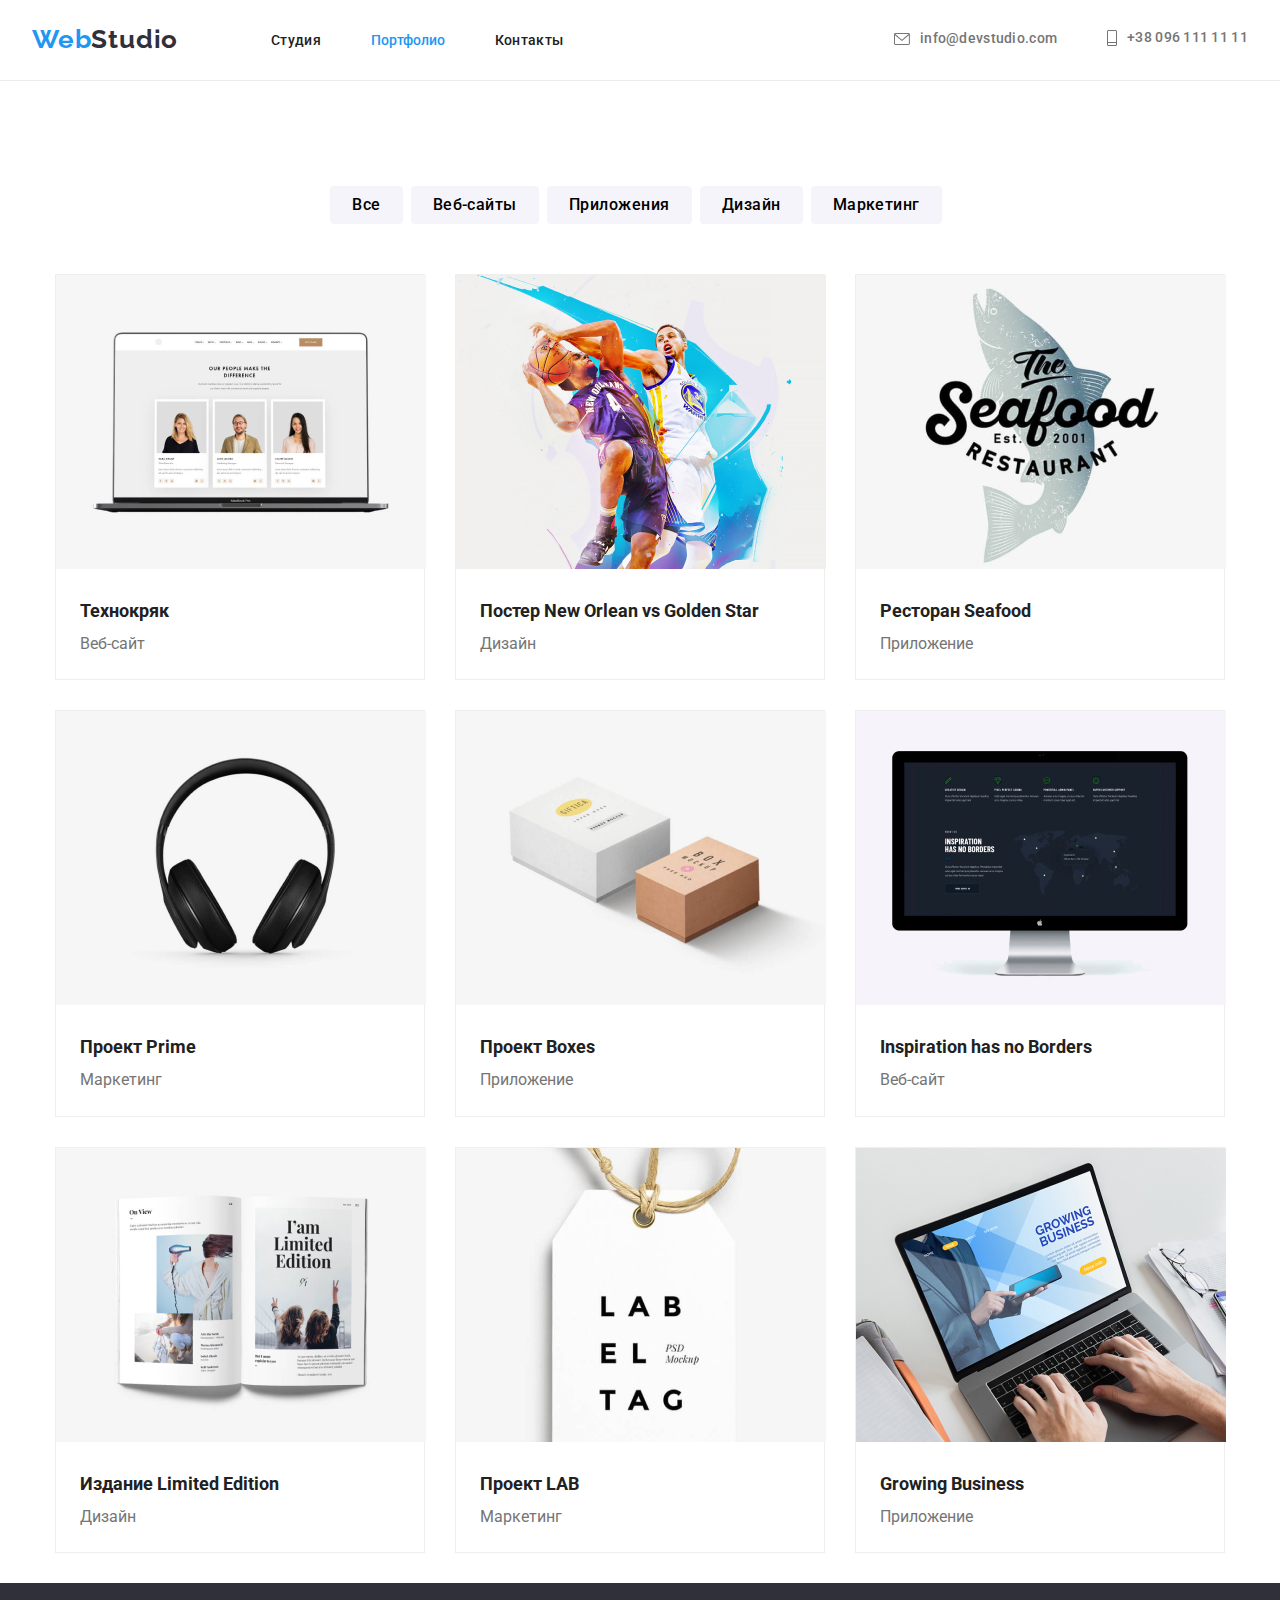
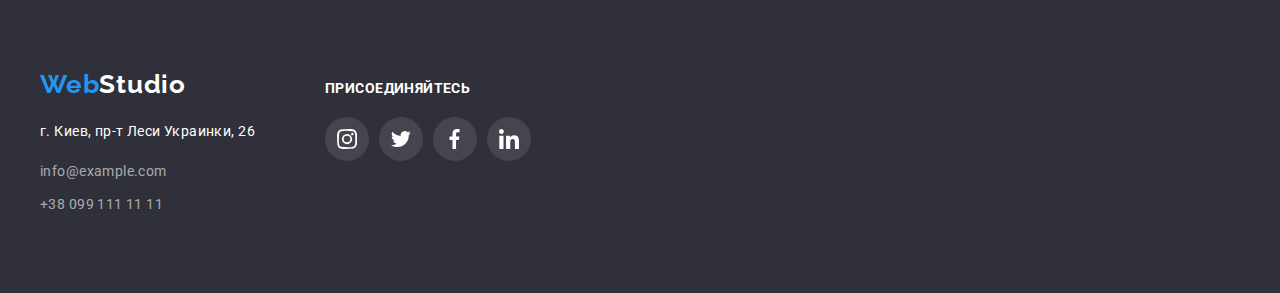
==== commit 4fc04ae7: "hw 04 - done" ====
--- a/portfolio.html
+++ b/portfolio.html
@@ -16,8 +16,7 @@
 <body class="body">
   
     <header class="header">
-      <div class="header-container"> 
-       
+      <div class="header-container">
         <p class="header-logo"> Web<span class="logo-part-two">Studio</span> </p>
  
         <ul class="navigation">
@@ -25,33 +24,26 @@
             <li><a href="/portfolio.html" class="link-portfolio">Портфолио</a> </li>
             <li><a href="" class="link-contact">Контакты</a> </li>
         </ul>
- 
         <ul class="nav-contacts">
             <li class="nav-icon">
+                <a class="contacts-mail" href=" mailto:info@devstudio.com">
                <svg class="letter">
-                   <use href="./img/symbol-hover.svg#icon-letter-hover">
-
-                   </use>
+                   <use href="./img/symbol-hover.svg#icon-letter-hover"></use>
                </svg>
-                <a class="contacts-mail" href=" mailto:info@devstudio.com">info@devstudio.com
-                 
-                </a> 
+                info@devstudio.com</a> 
             </li>
             <li class="nav-icon">
+                <a class="contacts-tel" href="tel:+380961111111">
                 <svg class="phone">
-                    <use href="./img/symbol-hover.svg#icon-phone-hover">
-
-                    </use>
+                    <use href="./img/symbol-hover.svg#icon-phone-hover"></use>
                 </svg>
-                <a class="contacts-tel" href="tel:+380961111111">+38 096 111 11 11</a> 
+                +38 096 111 11 11</a> 
             </li>  
       </ul>
                  
-      </ul>
+    </div>
+     </header>    
      
- 
-     </header>    
-     </div>
      
 <main>
    
@@ -153,7 +145,7 @@
     </ul>
     </address>
 </div> 
-    <div class=" container footer-box">
+    <div class=" footer-box">
         <h2 class="join"> ПРИСОЕДИНЯЙТЕСЬ </h2>
         <ul class="footer-socialmedia">
             <li class="social-item-footer" >
--- a/css/portf.styles.css
+++ b/css/portf.styles.css
@@ -27,7 +27,6 @@
 font-family: Roboto;
 border-bottom: 1px solid #ECECEC;
 }
-
 .header-container{
 display: flex;
 align-items: center;
@@ -36,7 +35,6 @@
 margin-left: auto;
 margin-right: auto;    
 }
-
 .container{
 width: 1200px;
 padding: 0px 15px;
@@ -123,17 +121,6 @@
 color: var(--accent-color);
 }
 
-.nav-contacts{
-display: flex;
-margin-left: 331px;
-padding: 0;
-}
-
-.nav-icon:hover,
-.nav-icon:focus{
-color:var(--accent-color);
-}
-
 .contacts-mail{
 color: var(--primery-text-color);
 font-family: Roboto;
@@ -143,12 +130,19 @@
 line-height: 1.14;
 letter-spacing: 0.02em;
 padding-right: 50px;
-}
-
-.nav-icon{
-display: flex;
-}
-   
+display: inline-flex;
+align-items: center;
+}
+
+.contacts-mail:hover svg,
+.contacts-mail:focus svg{
+fill: var(--accent-color);
+}
+.contacts-mail:hover,
+.contacts-mail:focus {
+color:var(--accent-color);
+}
+
 .letter{
 width: 16px;
 height: 12px;
@@ -157,42 +151,25 @@
 fill: #757575;
 cursor: pointer;
 }
-
-.letter:hover,
-.letter:focus{
-fill: #2196F3;
-}
-
-.contacts-mail:hover,
-.contacts-mail:focus {
-color:var(--accent-color);
-font-family: Roboto;
-font-style: 400;
+.contacts-tel{
+color: var(--primery-text-color);
+font-family: Roboto;
+font-style: normal;
 font-weight: 500;
 font-size: 14px;
 line-height: 1.14;
 letter-spacing: 0.02em;
-}
-
-.contacts-tel{
-color: var(--primery-text-color);
-font-family: Roboto;
-font-style: normal;
-font-weight: 500;
-font-size: 14px;
-line-height: 1.14;
-letter-spacing: 0.02em;
+display: inline-flex;
+align-items: center;
 }
 
 .contacts-tel:hover,
 .contacts-tel:focus{
 color:var(--accent-color);
-font-family: Roboto;
-font-style: normal;
-font-weight: 500;
-font-size: 14px;
-line-height: 16px;
-letter-spacing: 0.02em;
+}
+.contacts-tel:hover svg,
+.contacts-tel:focus svg{
+fill: #2196F3;
 }
 
 .phone{
@@ -201,13 +178,12 @@
 padding: 0;
 margin-right: 10px;
 fill: #757575;
-cursor: pointer;
-}
-
-.phone:hover,
-.phone:focus{
-fill: #2196F3;
-}
+cursor: pointer; 
+}
+
+
+
+
 
 
 .main{
@@ -270,6 +246,7 @@
 margin-right: 30px;
 margin-bottom: 30px; 
 width: 370px; 
+cursor: pointer;
 }
 .box:hover,
 .box:focus{
@@ -309,18 +286,18 @@
 margin: 0;
 }
 
+
+
 .footer-bg{
 background-color: var( --background-color);
 padding-top: 60px;
 padding-bottom: 60px;    
 }
-
 .footer{
 display: inline-block;
 margin-right: 70px;
 align-items: center;
 }
-
 .footer-logo{
 color: var(--accent-color);  
 font-family: Raleway;
@@ -356,11 +333,6 @@
 letter-spacing: 0.03em;
 margin-bottom: 9px;       
 }
-
-.footer-item{
-margin-bottom: 9px;
-}
-
 .contacts{
 padding: 0;
 }
@@ -391,8 +363,9 @@
  
 .footer-socialmedia{
 display: flex;
+align-items: baseline;
 padding: 0;
-align-items: center;
+margin: 0;
 }
     
 .join{
@@ -404,31 +377,35 @@
 }
 
 .footer-box{
-display: inline-block;
 width: 206px;
 padding: 0px;
 }
+.foot{
+display: flex;
+align-items: baseline;
+}
 
 .footer-icon{
 fill: #fff;
 }
-.footer-icon:hover,
-.footer-icon:focus{
-background-color: #2196F3;
-}
-    
+  
 .footer-fb{
-display: inline-block;
+display: flex;
 width: 44px;
 height: 44px;
+align-items: center;
+justify-content: center;
 }
 
 .footer-fb:hover,
 .footer-fb:focus{
-fill: #fff;
 background-color: #2196F3;
 border-radius: 50%;
 }
+.footer-fb:hover svg,
+.footer-fb:focus svg{
+fill: #fff;
+} 
 
 .social-item-footer{
 display: inline-block;
@@ -440,33 +417,25 @@
 margin-right: 10px;
 }
 
-.social-item-footer:hover{
-background-color: #2196F3;
-fill:#fff  
-}
 .instagram{
-margin: 12px; 
 width: 20px;
 height: 20px;
 fill: #fff;
 }
         
 .twitter{
-margin: 12px; 
 width: 20px;
 height: 20px;
 fill: #fff;
 }
 
 .facebook{
-margin: 12px; 
 width: 20px;
 height: 20px;
 fill: #fff;
 }
        
 .linkedin{
-margin: 12px; 
 width: 20px;
 height: 20px;
 fill: #fff;
